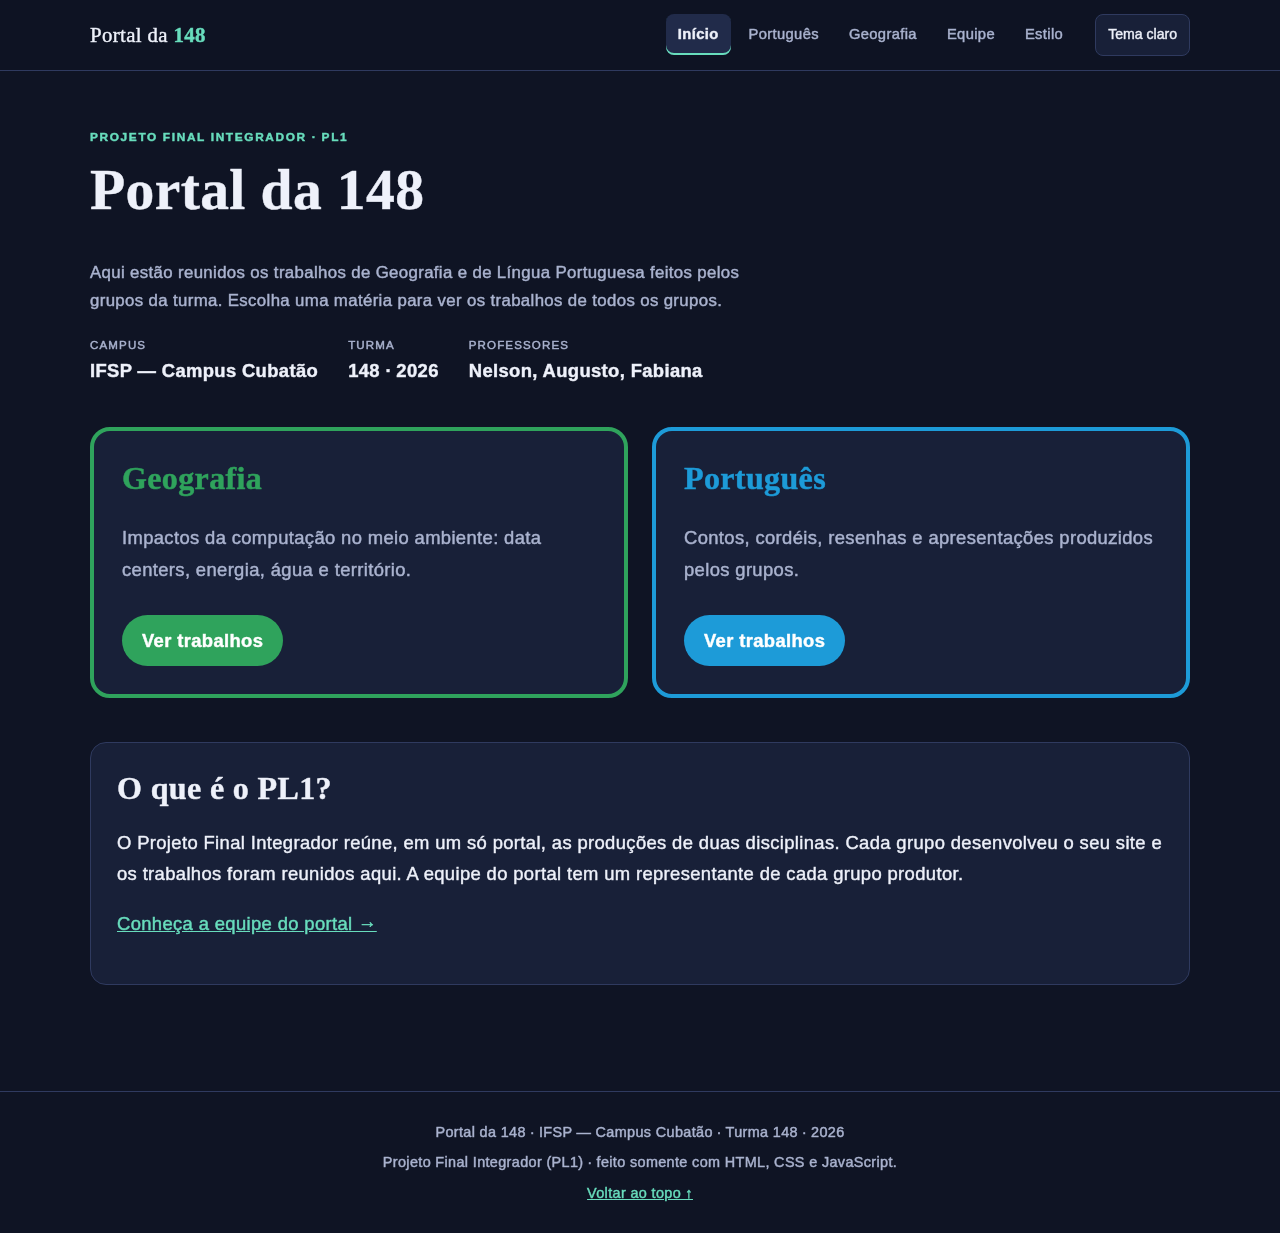
==== index.html @ 59fd306a "portal 1.0" ====
<!DOCTYPE html>
<html lang="pt-BR">
<head>
  <meta charset="UTF-8">
  <meta name="viewport" content="width=device-width, initial-scale=1">
  <title>Portal da 148 | IFSP Cubatão</title>
  <meta name="description" content="Portal da turma 148 do IFSP Cubatão com os trabalhos de Geografia e Língua Portuguesa.">
  <link rel="icon" type="image/png" href="img/favicon.png">
  <link rel="preconnect" href="https://fonts.googleapis.com">
  <link rel="preconnect" href="https://fonts.gstatic.com" crossorigin>
  <link rel="preconnect" href="https://fonts.googleapis.com">
  <link rel="preconnect" href="https://fonts.gstatic.com" crossorigin>
  <link href="https://fonts.googleapis.com/css2?family=Poiret+One&display=swap" rel="stylesheet">
  <link rel="stylesheet" href="css/style.css">
</head>
<body data-page="inicio" id="topo">
  <a class="skip-link" href="#conteudo">Pular para o conteúdo</a>
  <header class="site-header">
    <a class="marca" href="index.html">Portal da <strong>148</strong></a>
    <button id="menu-toggle" class="menu-toggle" type="button" aria-expanded="false" aria-controls="menu-principal" aria-label="Abrir menu">☰</button>
    <nav id="menu-principal" class="menu" aria-label="Menu principal"></nav>
    <button id="theme-toggle" class="botao-tema" type="button" aria-pressed="false">Tema claro</button>
  </header>
  <main id="conteudo">
    <section class="hero">
      <p class="eyebrow">Projeto Final Integrador · PL1</p>
      <h1>Portal da 148</h1>
      <p class="hero-texto">Aqui estão reunidos os trabalhos de Geografia e de Língua Portuguesa feitos pelos grupos da turma. Escolha uma matéria para ver os trabalhos de todos os grupos.</p>
      <dl class="info-turma" id="info-turma"></dl>
    </section>

    <section class="materias" aria-label="Escolha uma matéria">
      <a class="materia-card materia-geo" data-materia="geografia" href="geografia.html">
        <h2>Geografia</h2>
        <p>Impactos da computação no meio ambiente: data centers, energia, água e território.</p>
        <span class="materia-qtd"></span>
        <span class="botao">Ver trabalhos</span>
      </a>
      <a class="materia-card materia-pt" data-materia="portugues" href="portugues.html">
        <h2>Português</h2>
        <p>Contos, cordéis, resenhas e apresentações produzidos pelos grupos.</p>
        <span class="materia-qtd"></span>
        <span class="botao">Ver trabalhos</span>
      </a>
    </section>

    <section class="bloco" aria-labelledby="t-pl1">
      <h2 id="t-pl1">O que é o PL1?</h2>
      <p>O Projeto Final Integrador reúne, em um só portal, as produções de duas disciplinas. Cada grupo desenvolveu o seu site e os trabalhos foram reunidos aqui. A equipe do portal tem um representante de cada grupo produtor.</p>
      <p><a href="equipe.html">Conheça a equipe do portal →</a></p>
    </section>

    <section class="bloco" id="video-inicio" hidden aria-labelledby="t-video">
      <h2 id="t-video">Vídeo de apresentação</h2>
      <div class="video-frame"></div>
    </section>

    <section class="bloco qr-box" aria-labelledby="t-qr">
      <h2 id="t-qr">Acesse pelo celular</h2>
      <p>Aponte a câmera para o QR Code e abra o portal.</p>
      <img src="img/qrcode.png" alt="QR Code com o link do portal" width="180" height="180" onerror="this.closest('.qr-box').hidden=true">
    </section>
  </main>
  <footer class="site-footer">
    <p id="rodape-info">Portal da 148</p>
    <p>Projeto Final Integrador (PL1) · feito somente com HTML, CSS e JavaScript.</p>
    <a href="#topo">Voltar ao topo ↑</a>
  </footer>
  <button id="voltar-topo" class="voltar-topo" type="button" aria-label="Voltar ao topo" hidden>↑</button>
  <script src="js/config.js"></script>
  <script src="js/main.js"></script>
</body>
</html>
---- css/style.css ----
@charset "UTF-8";

/* =====================================================
   PORTAL DA 148 — estilos
   Cores em variáveis no :root; o tema claro troca os valores.
===================================================== */

:root {
  --bg: #0f1424;
  --surface: #182038;
  --surface-2: #212b4a;
  --text: #eef1fa;
  --muted: #aab3cf;
  --primary: #68ddbd;
  --on-primary: #0f1424;
  --line: #2f3a5f;
  --cor-1: #6d5bd0;
  --cor-2: #d9822b;
  --cor-3: #e6b800;
  --cor-4: #2f9e8f;
  --cor-5: #000080;
  --cor-6: #3d85d8;
  --cor-7: #005957;
  --cor-8: #a05bb8;
  --verde: #2fa35c;
  --azul: #1d9bd8;
  --largura: 1100px;
  --sans: Inter, "Segoe UI", Arial, sans-serif;
  --display: "Poiret One", cursive;
  --serif: Georgia, "Times New Roman", serif;
}

:root[data-theme="claro"] {
  --bg: #f4f6fc;
  --surface: #ffffff;
  --surface-2: #e9edf8;
  --text: #182038;
  --muted: #53607f;
  --primary: #91715b;
  --on-primary: #ffffff;
  --line: #ccd3e8;
}

.nome-site {
    margin: -6px 0 14px;
    color: var(--muted);
    font-size: 1rem;
    font-style: italic;
}

* { box-sizing: border-box; }
html { scroll-behavior: smooth; scroll-padding-top: 90px; }
body { margin: 0; background: var(--bg); color: var(--text); font-family: var(--sans); line-height: 1.7; }
img { max-width: 100%; display: block; }
a { color: var(--primary); }
a:hover { color: var(--text); }
h1, h2, h3 { font-family: var(--serif); font-weight: 700; line-height: 1.2; margin: 0 0 .6em; }
h1 { font-size: clamp(2.2rem, 6vw, 3.6rem); }
h2 { font-size: clamp(1.5rem, 3.4vw, 2rem); }
h3 { font-size: 1.2rem; }
p { margin: 0 0 1em; }
:focus-visible { outline: 3px solid var(--primary); outline-offset: 3px; }

.skip-link { position: absolute; left: 12px; top: -60px; background: var(--primary); color: var(--on-primary); padding: 10px 16px; border-radius: 8px; z-index: 100; }
.skip-link:focus { top: 12px; }

/* ---------- Cabeçalho e rodapé ---------- */
.site-header { position: sticky; top: 0; z-index: 20; display: flex; align-items: center; gap: 20px; padding: 14px max(16px, calc((100% - var(--largura)) / 2)); background: color-mix(in srgb, var(--bg) 92%, transparent); backdrop-filter: blur(8px); border-bottom: 1px solid var(--line); }
.marca { font-family: var(--serif); font-size: 1.3rem; color: var(--text); text-decoration: none; margin-right: auto; }
.marca strong { color: var(--primary); }
.menu { display: flex; gap: 6px; }
.menu a { color: var(--muted); text-decoration: none; padding: 8px 12px; border-radius: 8px; font-size: .92rem; }
.menu a:hover { background: var(--surface-2); color: var(--text); }
.menu a[aria-current="page"] { background: var(--surface-2); color: var(--text); font-weight: 600; box-shadow: inset 0 -2px 0 var(--primary); }
.menu-toggle, .botao-tema { border: 1px solid var(--line); background: var(--surface); color: var(--text); border-radius: 8px; padding: 8px 12px; font: inherit; font-size: .88rem; cursor: pointer; }
.botao-tema:hover, .menu-toggle:hover { background: var(--surface-2); }
.menu-toggle { display: none; }

main { width: min(var(--largura), calc(100% - 32px)); margin: 0 auto; padding: 36px 0 70px; min-height: 70vh; }
.site-footer { border-top: 1px solid var(--line); padding: 28px 16px; text-align: center; color: var(--muted); font-size: .9rem; }
.site-footer p { margin: 0 0 6px; }

.voltar-topo { position: fixed; right: 18px; bottom: 18px; width: 46px; height: 46px; border-radius: 50%; border: 0; background: var(--primary); color: var(--on-primary); font-size: 1.3rem; cursor: pointer; box-shadow: 0 6px 20px rgba(0,0,0,.35); z-index: 30; }
.voltar-topo[hidden] { display: none; }

/* ---------- Botões e selos ---------- */
.botao { display: inline-block; background: var(--primary); color: var(--on-primary); padding: 10px 20px; border-radius: 999px; font-weight: 600; text-decoration: none; }
.botao:hover { color: var(--on-primary); filter: brightness(1.1); }
.eyebrow, .categoria { color: var(--primary); font-size: .74rem; font-weight: 700; letter-spacing: .14em; text-transform: uppercase; margin: 0 0 8px; }
.selo-grupo { display: inline-block; background: var(--cor-grupo, var(--cor-1)); color: #fff; padding: 2px 12px; border-radius: 999px; font-size: .78rem; font-weight: 700; }

/* ---------- Início ---------- */
.hero, .topo-pagina { padding: 20px 0 30px; }
.hero-texto { max-width: 680px; color: var(--muted); font-size: 1.05rem; }
.info-turma { display: flex; flex-wrap: wrap; gap: 12px 30px; margin: 20px 0 0; }
.info-turma dt, .detalhe-meta dt { color: var(--muted); font-size: .72rem; letter-spacing: .1em; text-transform: uppercase; }
.info-turma dd, .detalhe-meta dd { margin: 0; font-weight: 600; }

.materias { display: grid; grid-template-columns: 1fr 1fr; gap: 24px; margin: 10px 0 44px; }
.materia-card { display: flex; flex-direction: column; gap: 6px; min-height: 260px; padding: 28px; border: 4px solid var(--borda); border-radius: 20px; background: var(--surface); color: var(--text); text-decoration: none; transition: transform .2s ease, box-shadow .2s ease; }
.materia-card:hover { transform: translateY(-4px); box-shadow: 0 14px 34px rgba(0,0,0,.28); color: var(--text); }
.materia-card[hidden] { display: none; }
.materia-geo { --borda: var(--verde); }
.materia-pt { --borda: var(--azul); }
.materia-card h2 { color: var(--borda); font-size: 2rem; }
.materia-card p { color: var(--muted); }
.materia-qtd { color: var(--muted); font-size: .88rem; margin-top: auto; }
.materia-card .botao { align-self: flex-start; background: var(--borda); color: #fff; }

.bloco { margin: 0 0 36px; padding: 26px; border: 1px solid var(--line); border-radius: 16px; background: var(--surface); }
.bloco[hidden] { display: none; }
.qr-box img { background: #fff; padding: 8px; border-radius: 12px; }

.video-frame { position: relative; aspect-ratio: 16 / 9; border-radius: 14px; overflow: hidden; background: #000; }
.video-frame iframe, .video-frame video { position: absolute; inset: 0; width: 100%; height: 100%; border: 0; }
.video-externo { position: absolute; inset: 0; display: flex; flex-direction: column; align-items: center; justify-content: center; gap: 8px; padding: 20px; text-align: center; background: var(--surface-2); color: var(--text); text-decoration: none; }
.video-externo span { font-size: 2.4rem; color: var(--primary); }

/* ---------- Listas de trabalhos ---------- */
.filtros { display: grid; grid-template-columns: 2fr 1fr 1fr; gap: 14px; margin-bottom: 14px; }
.filtros label { display: grid; gap: 6px; font-size: .85rem; color: var(--muted); }
.filtros input, .filtros select, .campo { width: 100%; padding: 11px 12px; border: 1px solid var(--line); border-radius: 10px; background: var(--surface); color: var(--text); font: inherit; }
.filtros select option { background: var(--surface); color: var(--text); }
.contador { color: var(--muted); font-size: .9rem; }

.cards { display: grid; grid-template-columns: repeat(auto-fill, minmax(280px, 1fr)); gap: 22px; }
.card { display: flex; flex-direction: column; overflow: hidden; border: 1px solid var(--line); border-top: 5px solid var(--cor-grupo, var(--cor-1)); border-radius: 16px; background: var(--surface); color: var(--text); text-decoration: none; transition: transform .2s ease, box-shadow .2s ease; }
.card:hover { transform: translateY(-4px); box-shadow: 0 14px 30px rgba(0,0,0,.28); color: var(--text); }
.card img { width: 100%; height: 190px; object-fit: cover; background: var(--surface-2); }
.card-corpo { display: flex; flex-direction: column; gap: 4px; padding: 18px; flex: 1; }
.card-corpo .categoria { margin: 6px 0 0; }
.card-corpo h3 { margin: 0 0 4px; }
.card-corpo p { color: var(--muted); font-size: .92rem; margin-bottom: 10px; }
.card-acao { margin-top: auto; color: var(--primary); font-weight: 600; font-size: .9rem; }
.vazio { padding: 30px; text-align: center; border: 1px dashed var(--line); border-radius: 16px; }
.vazio[hidden] { display: none; }

/* ---------- Cartões de grupos (páginas das matérias) ---------- */
.grupos { display: grid; grid-template-columns: repeat(auto-fill, minmax(280px, 1fr)); gap: 22px; }
.grupo-card { display: flex; flex-direction: column; gap: 6px; padding: 26px; border: 1px solid var(--line); border-top: 8px solid var(--cor-grupo, var(--cor-1)); border-radius: 18px; background: var(--surface); }
.grupo-card h2 { font-size: 1.7rem; margin-bottom: .3em; }
.integrantes-lista { list-style: none; margin: 0 0 20px; padding: 0; color: var(--muted); }
.integrantes-lista li { padding: 4px 0; border-bottom: 1px solid var(--line); }
.integrantes-lista li:last-child { border-bottom: 0; }
.grupo-card .botao { margin-top: auto; align-self: flex-start; background: var(--cor-grupo, var(--primary)); color: #fff; }
.so-leitor { position: absolute; width: 1px; height: 1px; overflow: hidden; clip: rect(0 0 0 0); white-space: nowrap; }

/* ---------- Detalhe do trabalho ---------- */
.detalhe { max-width: 820px; margin: 0 auto; }
.voltar { display: inline-block; margin-bottom: 20px; text-decoration: none; font-weight: 600; }
.detalhe-topo { padding-bottom: 14px; border-bottom: 3px solid var(--cor-grupo, var(--cor-1)); margin-bottom: 24px; }
.detalhe-resumo { color: var(--muted); font-size: 1.1rem; }
.detalhe-meta { display: flex; flex-wrap: wrap; gap: 12px 28px; margin: 18px 0 0; }
.capa { margin: 0 0 28px; }
.capa img { width: 100%; max-height: 460px; object-fit: cover; border-radius: 16px; }
figcaption { color: var(--muted); font-size: .85rem; margin-top: 8px; }
.credito { display: block; font-style: italic; }
.texto h2 { margin-top: 1.6em; }
.texto h3 { margin-top: 1.4em; color: var(--primary); }
.texto ul { padding-left: 1.3em; margin: 0 0 1em; }
.texto li { margin-bottom: .4em; }
.texto figure { margin: 24px 0; }
.texto figure img { border-radius: 12px; max-height: 480px; width: auto; margin: 0 auto; }
.texto figcaption { text-align: center; }
.texto blockquote { margin: 1.2em 0; padding: 14px 20px; border-left: 4px solid var(--primary); background: var(--surface); border-radius: 0 12px 12px 0; font-family: var(--serif); font-style: italic; }
.destaque { margin: 1.4em 0; padding: 18px 22px; border: 1px solid var(--line); border-left: 4px solid var(--primary); border-radius: 12px; background: var(--surface); }
.destaque strong { display: block; margin-bottom: 8px; color: var(--primary); }
.destaque p:last-child { margin-bottom: 0; }
.verso { white-space: pre-line; font-family: var(--serif); font-style: italic; padding-left: 14px; border-left: 3px solid var(--line); }
.detalhe-video, .detalhe-links { margin-top: 36px; }
.detalhe-links a { overflow-wrap: anywhere; }

/* ---------- Equipe ---------- */
.equipe { display: grid; grid-template-columns: repeat(auto-fill, minmax(260px, 1fr)); gap: 20px; }
.equipe-card { padding: 22px; border: 1px solid var(--line); border-top: 6px solid var(--cor-grupo, var(--cor-1)); border-radius: 16px; background: var(--surface); }
.equipe-card h2 { font-size: 1.4rem; margin-bottom: .3em; }
.equipe-card p { margin-bottom: .5em; font-size: .94rem; }
.equipe-links { display: flex; flex-wrap: wrap; gap: 8px 16px; }

/* ---------- Guia de estilo ---------- */
.amostras { display: grid; grid-template-columns: repeat(auto-fill, minmax(150px, 1fr)); gap: 14px; margin-bottom: 20px; }
.amostra { display: flex; flex-direction: column; justify-content: flex-end; min-height: 100px; padding: 12px; border: 1px solid var(--line); border-radius: 12px; background: var(--c); color: var(--text); font-size: .85rem; }
.exemplo { margin-bottom: .4em; }

/* ---------- Celular ---------- */
@media (max-width: 760px) {
  .menu-toggle { display: inline-block; }
  .menu { display: none; position: absolute; left: 0; right: 0; top: 100%; flex-direction: column; padding: 12px 16px; background: var(--bg); border-bottom: 1px solid var(--line); }
  .menu.is-open { display: flex; }
  .materias, .filtros { grid-template-columns: 1fr; }
  .materia-card { min-height: 0; }
}

@media (prefers-reduced-motion: reduce) {
  html { scroll-behavior: auto; }
  * { transition: none !important; }
}

.poiret-one-regular {
  font-family: "Poiret One", sans-serif;
  font-weight: 400;
  font-style: normal;
}

body {
  font-size: 1.15rem;              /* maior que o normal */
  letter-spacing: .02em;           /* respira mais */
  -webkit-text-stroke: .5px currentColor;  /* engrossa o traço */
}
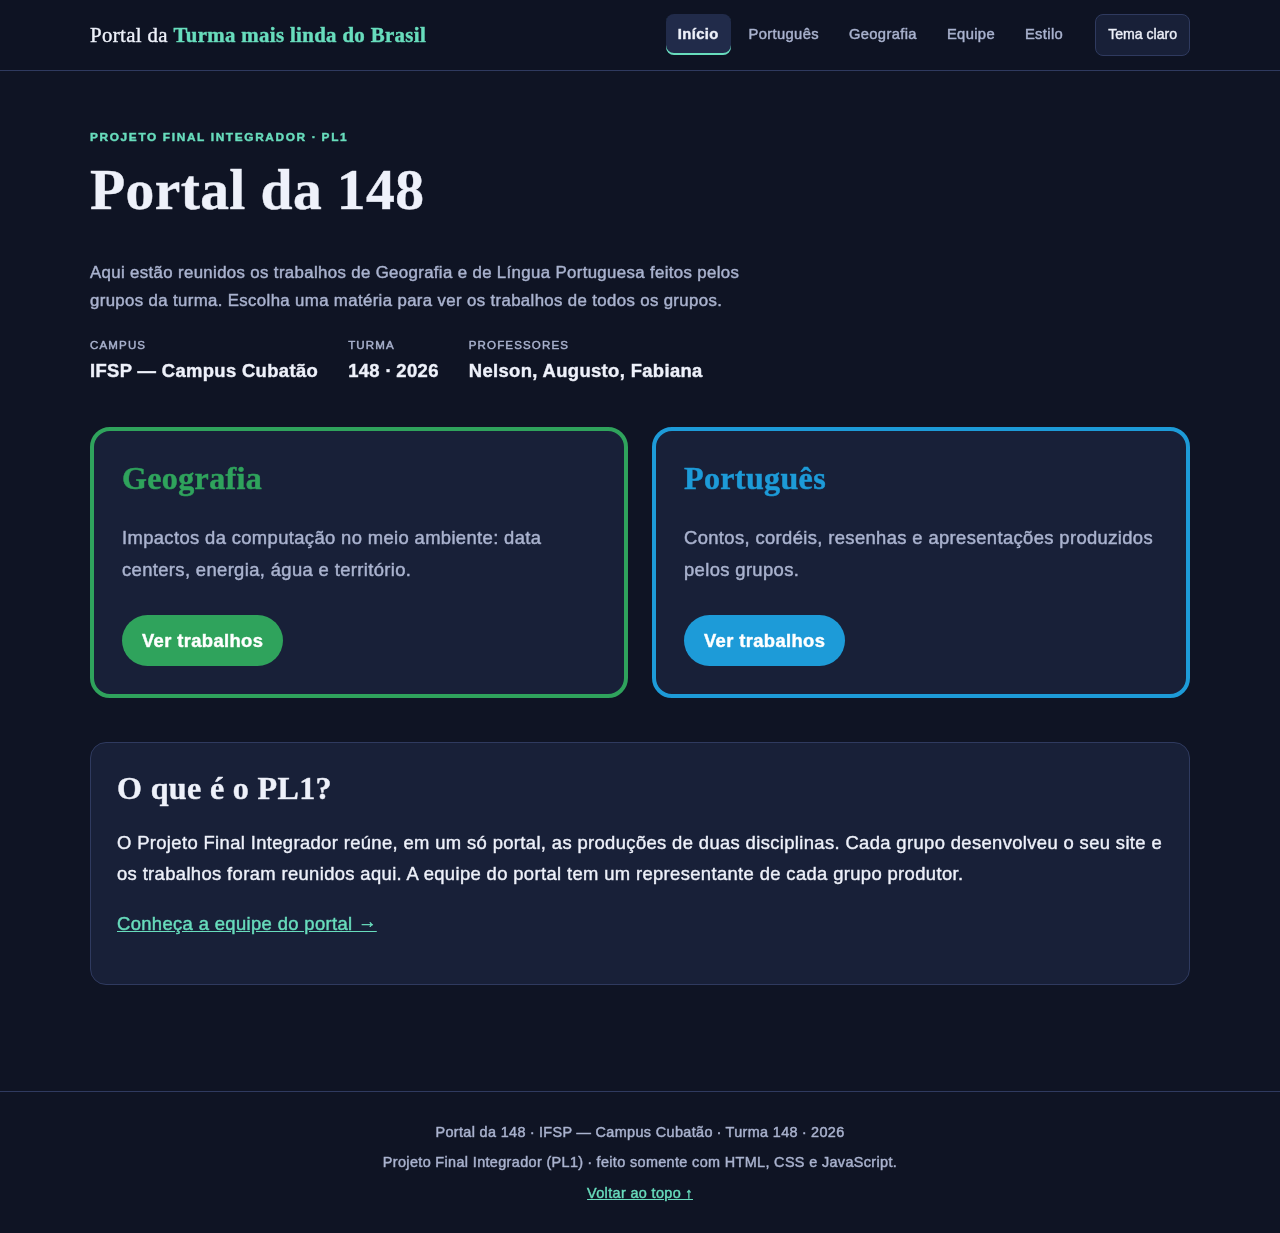
==== commit efea89c0: "Update site title in index.html mudei o titulo do body" ====
--- a/index.html
+++ b/index.html
@@ -16,7 +16,7 @@
 <body data-page="inicio" id="topo">
   <a class="skip-link" href="#conteudo">Pular para o conteúdo</a>
   <header class="site-header">
-    <a class="marca" href="index.html">Portal da <strong>148</strong></a>
+    <a class="marca" href="index.html">Portal da <strong>Turma mais linda do Brasil</strong></a>
     <button id="menu-toggle" class="menu-toggle" type="button" aria-expanded="false" aria-controls="menu-principal" aria-label="Abrir menu">☰</button>
     <nav id="menu-principal" class="menu" aria-label="Menu principal"></nav>
     <button id="theme-toggle" class="botao-tema" type="button" aria-pressed="false">Tema claro</button>
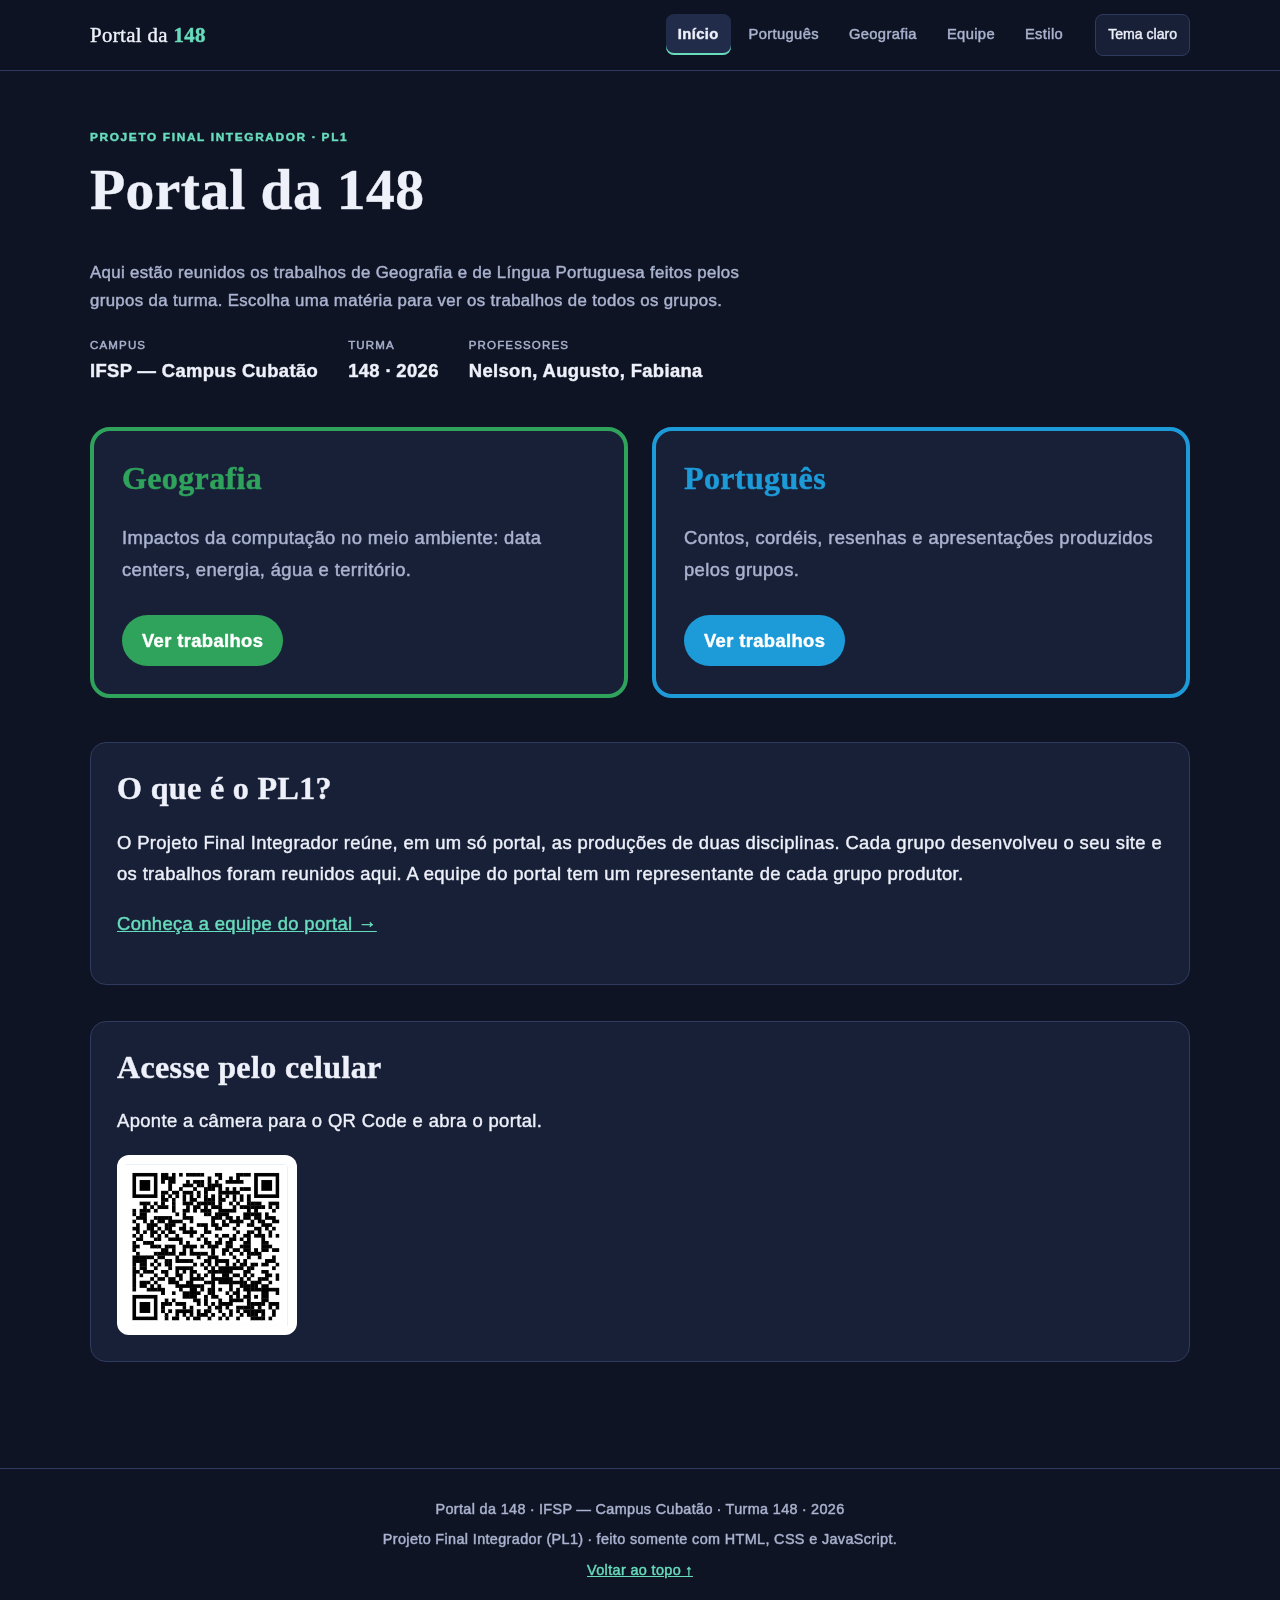
==== commit c47a8bec: "Readme.md p3" ====
--- a/index.html
+++ b/index.html
@@ -12,11 +12,15 @@
   <link rel="preconnect" href="https://fonts.gstatic.com" crossorigin>
   <link href="https://fonts.googleapis.com/css2?family=Poiret+One&display=swap" rel="stylesheet">
   <link rel="stylesheet" href="css/style.css">
+
+  <script src="js/config.js"defer></script>
+  <script src="js/main.js"defer></script>
+
 </head>
 <body data-page="inicio" id="topo">
   <a class="skip-link" href="#conteudo">Pular para o conteúdo</a>
   <header class="site-header">
-    <a class="marca" href="index.html">Portal da <strong>Turma mais linda do Brasil</strong></a>
+    <a class="marca" href="index.html">Portal da <strong>148</strong></a>
     <button id="menu-toggle" class="menu-toggle" type="button" aria-expanded="false" aria-controls="menu-principal" aria-label="Abrir menu">☰</button>
     <nav id="menu-principal" class="menu" aria-label="Menu principal"></nav>
     <button id="theme-toggle" class="botao-tema" type="button" aria-pressed="false">Tema claro</button>
@@ -67,7 +71,6 @@
     <a href="#topo">Voltar ao topo ↑</a>
   </footer>
   <button id="voltar-topo" class="voltar-topo" type="button" aria-label="Voltar ao topo" hidden>↑</button>
-  <script src="js/config.js"></script>
-  <script src="js/main.js"></script>
+
 </body>
 </html>
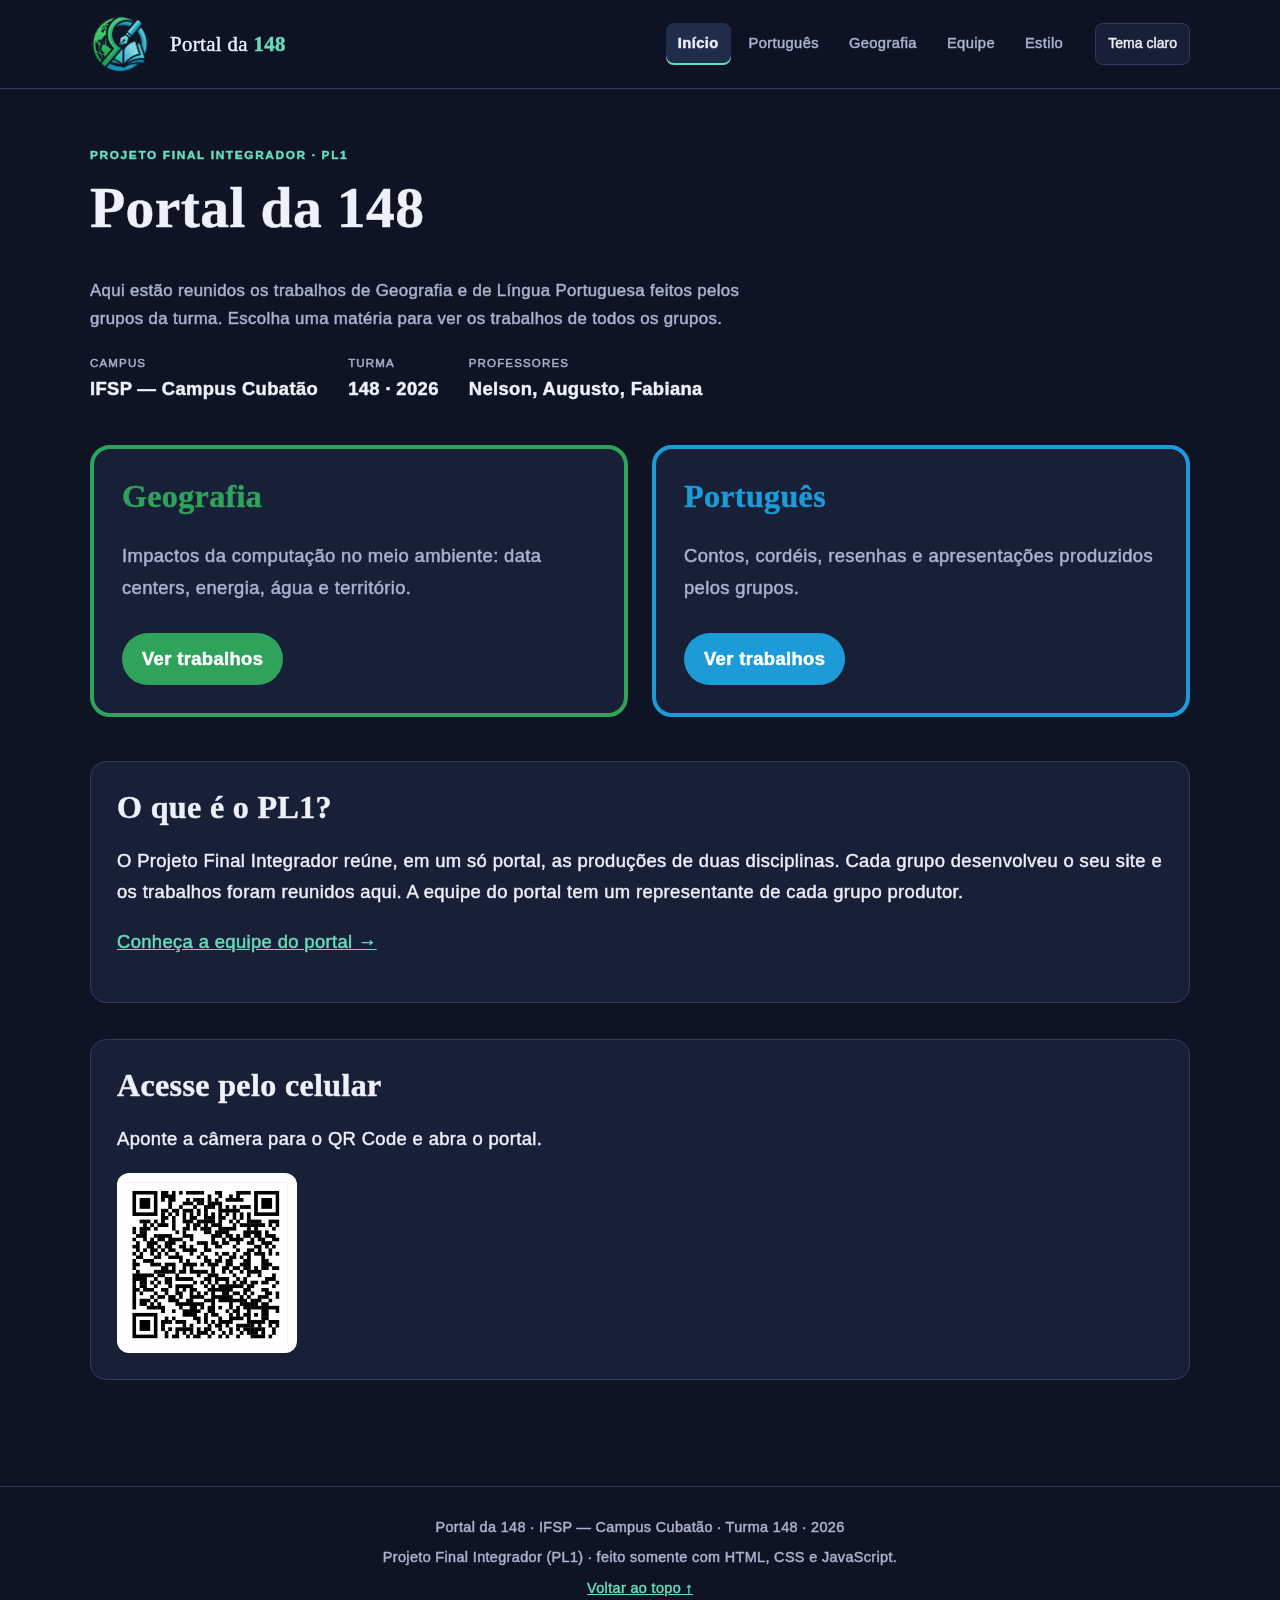
==== commit a00966d7: "Add files via upload" ====
--- a/index.html
+++ b/index.html
@@ -20,7 +20,11 @@
 <body data-page="inicio" id="topo">
   <a class="skip-link" href="#conteudo">Pular para o conteúdo</a>
   <header class="site-header">
-    <a class="marca" href="index.html">Portal da <strong>148</strong></a>
+
+<div class="logo_escuro"><img src="img/logoportal.png" alt=""></div>
+<div class="logo_claro"><img src="img/logoclaro.png" alt=""></div>
+
+    <a class="marca" href="index.html">  Portal da <strong>148</strong></a>
     <button id="menu-toggle" class="menu-toggle" type="button" aria-expanded="false" aria-controls="menu-principal" aria-label="Abrir menu">☰</button>
     <nav id="menu-principal" class="menu" aria-label="Menu principal"></nav>
     <button id="theme-toggle" class="botao-tema" type="button" aria-pressed="false">Tema claro</button>
--- a/css/style.css
+++ b/css/style.css
@@ -28,7 +28,11 @@
   --sans: Inter, "Segoe UI", Arial, sans-serif;
   --display: "Poiret One", cursive;
   --serif: Georgia, "Times New Roman", serif;
-}
+
+ 
+
+}
+
 
 :root[data-theme="claro"] {
   --bg: #f4f6fc;
@@ -39,6 +43,35 @@
   --primary: #91715b;
   --on-primary: #ffffff;
   --line: #ccd3e8;
+
+
+}
+
+/*logo*/
+.logo_escuro{display: block; 
+  
+  
+  height:auto ;
+  width: 60px;
+  
+  
+
+}
+.logo_claro{display: none;
+ height:auto ;
+  width: 60px;
+}
+
+
+/*quando for claro a logo muda*/
+:root[data-theme="claro"] .logo_escuro {
+  display: none;
+
+  
+}
+
+:root[data-theme="claro"] .logo_claro {
+  display: block;
 }
 
 .nome-site {
@@ -82,6 +115,9 @@
 
 .voltar-topo { position: fixed; right: 18px; bottom: 18px; width: 46px; height: 46px; border-radius: 50%; border: 0; background: var(--primary); color: var(--on-primary); font-size: 1.3rem; cursor: pointer; box-shadow: 0 6px 20px rgba(0,0,0,.35); z-index: 30; }
 .voltar-topo[hidden] { display: none; }
+
+
+
 
 /* ---------- Botões e selos ---------- */
 .botao { display: inline-block; background: var(--primary); color: var(--on-primary); padding: 10px 20px; border-radius: 999px; font-weight: 600; text-decoration: none; }
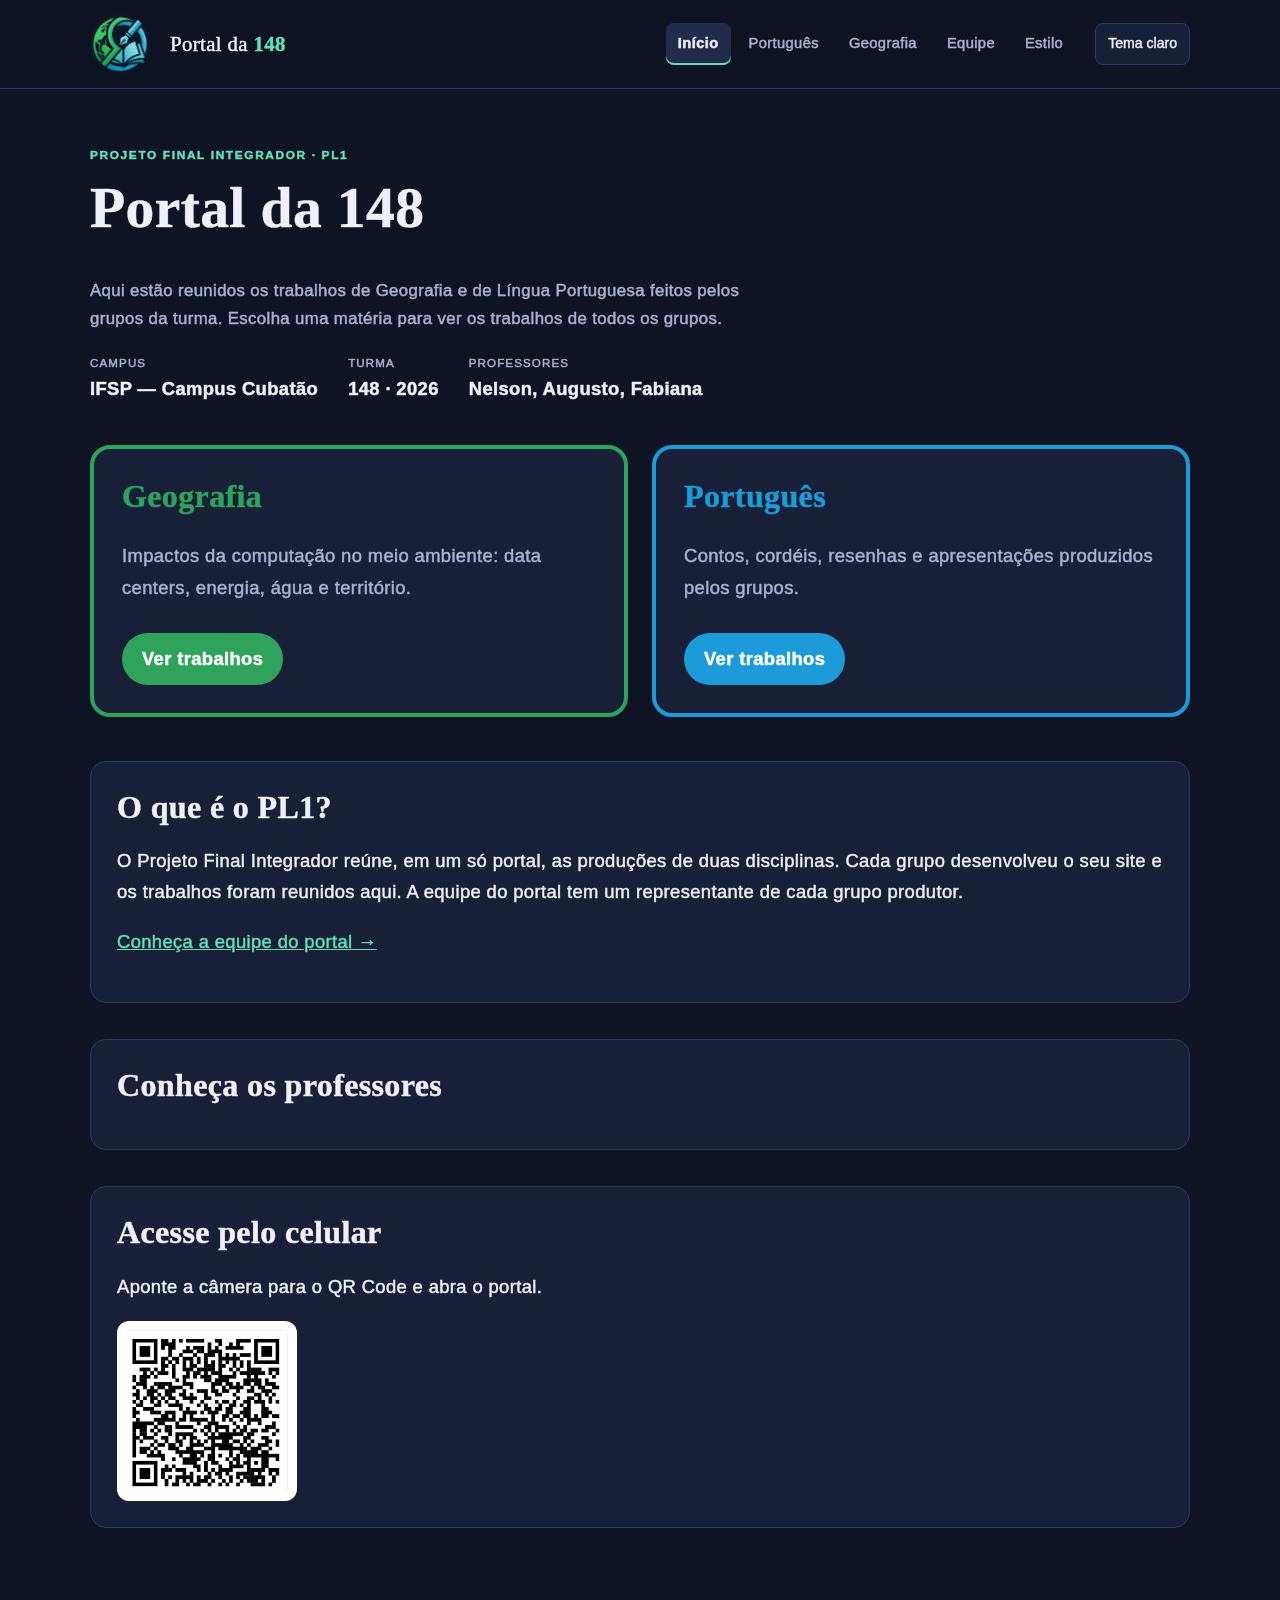
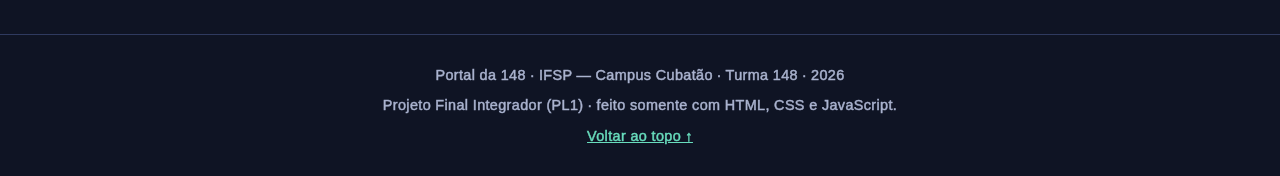
==== commit 69c70e00: "fotos" ====
--- a/index.html
+++ b/index.html
@@ -58,6 +58,11 @@
       <p><a href="equipe.html">Conheça a equipe do portal →</a></p>
     </section>
 
+    <section class="bloco" aria-labelledby="t-professores">
+      <h2 id="t-professores">Conheça os professores</h2>
+      <ul class="professores" id="lista-professores"></ul>
+    </section>
+
     <section class="bloco" id="video-inicio" hidden aria-labelledby="t-video">
       <h2 id="t-video">Vídeo de apresentação</h2>
       <div class="video-frame"></div>
--- a/css/style.css
+++ b/css/style.css
@@ -243,3 +243,10 @@
   letter-spacing: .02em;           /* respira mais */
   -webkit-text-stroke: .5px currentColor;  /* engrossa o traço */
 }
+/* ---------- Professores ---------- */
+.professores { list-style: none; margin: 18px 0 0; padding: 0; display: grid; grid-template-columns: repeat(auto-fit, minmax(170px, 1fr)); gap: 24px; }
+.professor { text-align: center; }
+.avatar { display: block; width: 110px; height: 110px; margin: 0 auto 12px; border-radius: 50%; object-fit: cover; border: 3px solid var(--primary); background: var(--surface-2); }
+.avatar-iniciais { display: flex; align-items: center; justify-content: center; font-family: var(--serif); font-size: 2rem; font-weight: 700; color: var(--on-primary); background: var(--primary); }
+.professor h3 { margin: 0 0 4px; }
+.professor p { margin: 0; color: var(--muted); }
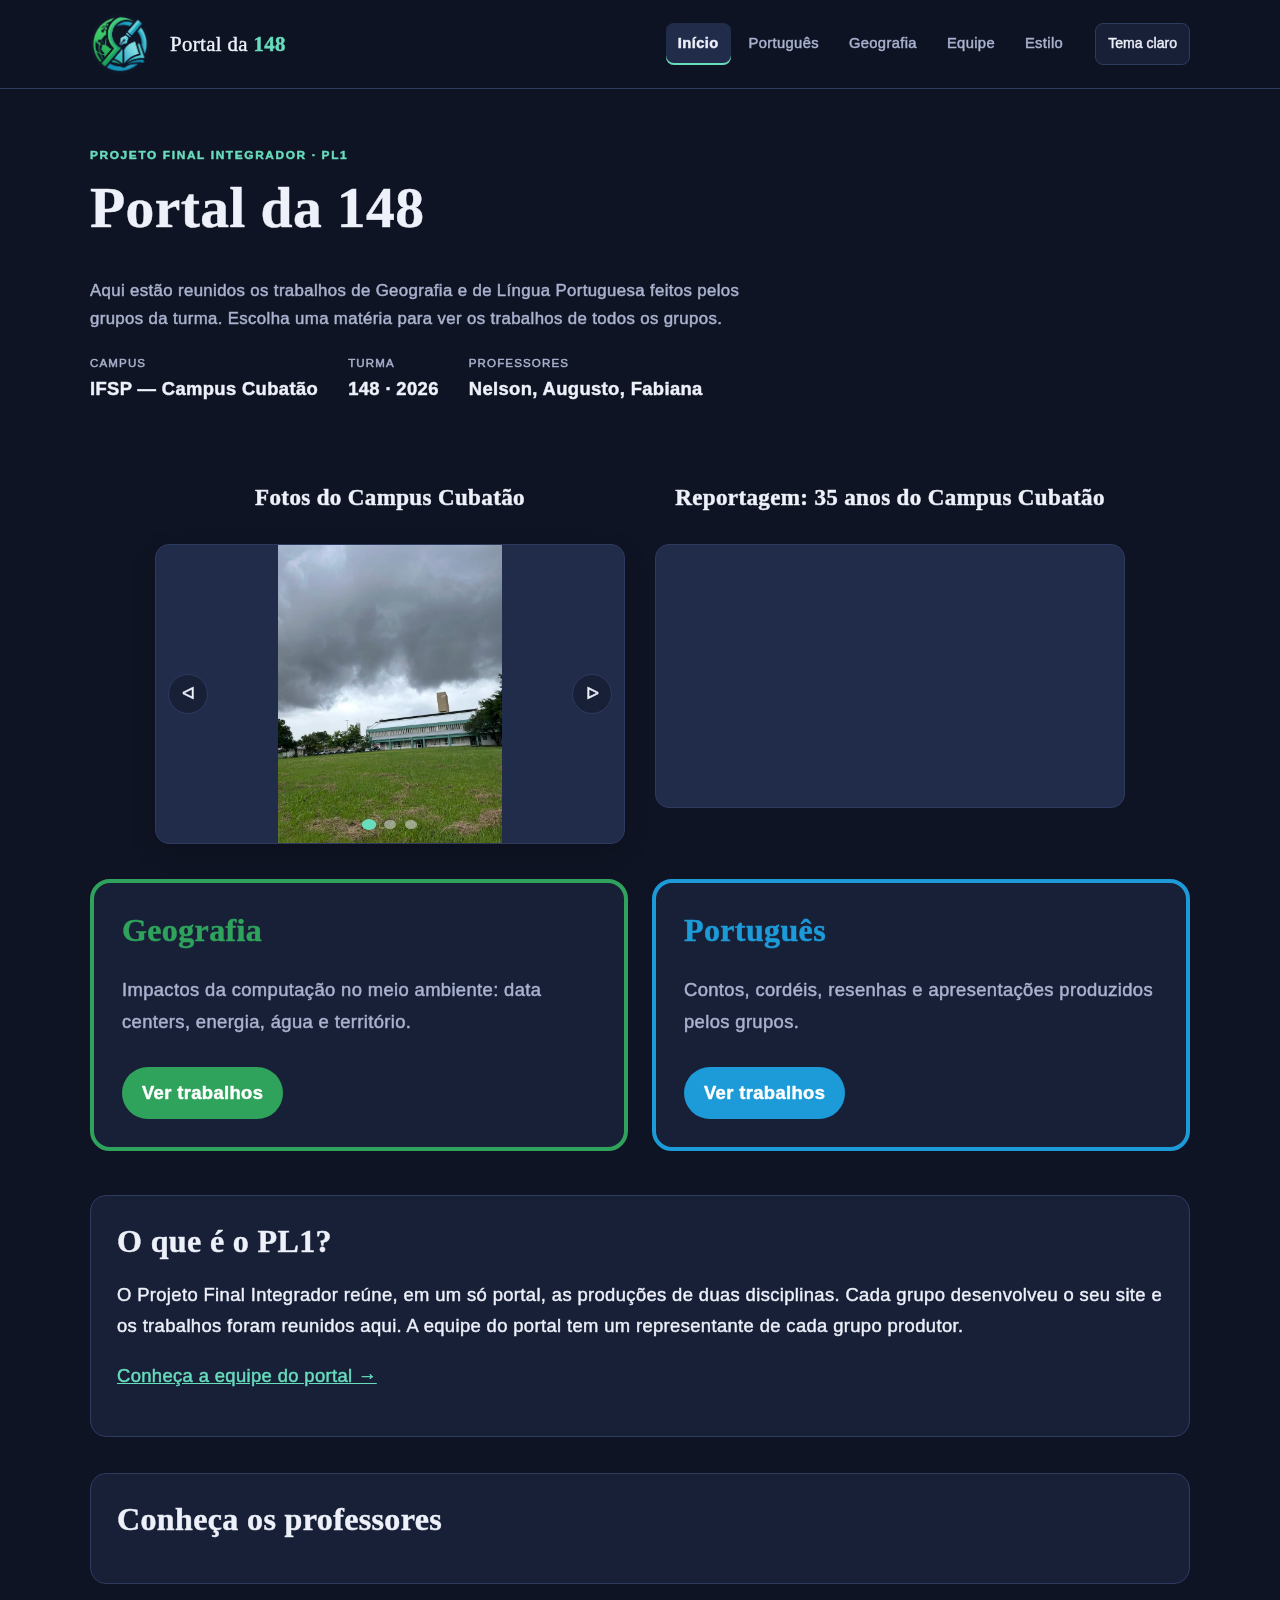
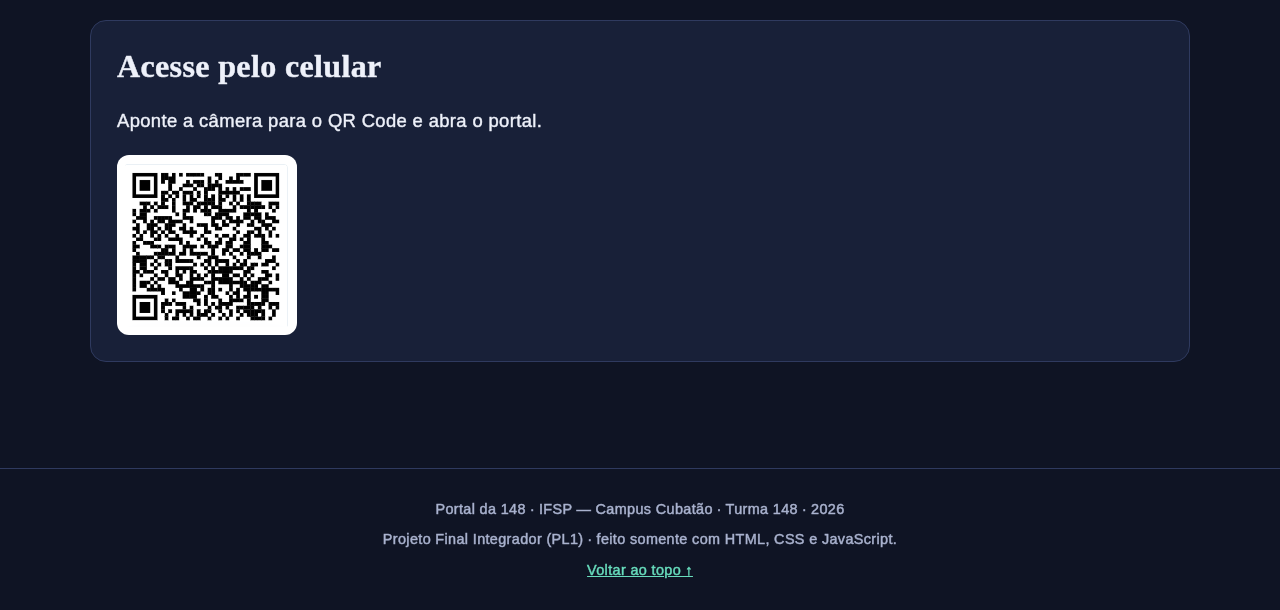
==== commit aa59284a: "Adiciona carrossel de fotos e vídeo do Campus Cubatão" ====
--- a/index.html
+++ b/index.html
@@ -36,6 +36,39 @@
       <p class="hero-texto">Aqui estão reunidos os trabalhos de Geografia e de Língua Portuguesa feitos pelos grupos da turma. Escolha uma matéria para ver os trabalhos de todos os grupos.</p>
       <dl class="info-turma" id="info-turma"></dl>
     </section>
+
+<!-- Carrossel com fotos do IFSP -->
+<section class="destaque-campus">
+
+     <div class="carrossel-campus">
+        <h2 class="titulo-destaque">Fotos do Campus Cubatão</h2>
+      <div class="carrossel-container">
+        <div class="carrossel-imagens">
+         
+            <img src="img/foto.carrossel/foto-ifsp_2.jpeg" alt="Estrutura do IFSP Campus Cubatão" class="ativa">
+            <img src="img/foto.carrossel/foto-ifsp_3.jpeg" alt="Espaços do IFSP Campus Cubatão">
+            <img src="img/foto.carrossel/foto-ifsp_4.jpeg" alt="Espaços do IFSP Campus Cubatão">
+        </div>
+
+        <button class="seta anterior" onclick="mudarImagem(-1)"> ᐊ</button>
+        <button class="seta proxima" onclick="mudarImagem(1)"> ᐅ</button>
+
+        <div class="indicadores">
+            <button class="ativo" onclick="mostrarImagem(0)"></button>
+            <button onclick="mostrarImagem(1)"></button>
+            <button onclick="mostrarImagem(2)"></button>
+             
+        </div>
+      </div>
+    </div>
+     <!-- VÍDEO DO YOUTUBE -->
+    <div class="video-campus">
+ <h2 class="titulo-destaque">Reportagem: 35 anos do Campus Cubatão</h2>
+       <iframe width="560" height="315" src="https://www.youtube.com/embed/vGdr_bD4XTI?si=PYQ4PBEwN6_oZCag" title="YouTube video player" 
+       frameborder="0" allow="accelerometer; autoplay; clipboard-write; encrypted-media; gyroscope; picture-in-picture; web-share"
+        referrerpolicy="strict-origin-when-cross-origin" allowfullscreen></iframe>
+    </div>
+</section>
 
     <section class="materias" aria-label="Escolha uma matéria">
       <a class="materia-card materia-geo" data-materia="geografia" href="geografia.html">
--- a/css/style.css
+++ b/css/style.css
@@ -243,10 +243,186 @@
   letter-spacing: .02em;           /* respira mais */
   -webkit-text-stroke: .5px currentColor;  /* engrossa o traço */
 }
+
 /* ---------- Professores ---------- */
 .professores { list-style: none; margin: 18px 0 0; padding: 0; display: grid; grid-template-columns: repeat(auto-fit, minmax(170px, 1fr)); gap: 24px; }
 .professor { text-align: center; }
 .avatar { display: block; width: 110px; height: 110px; margin: 0 auto 12px; border-radius: 50%; object-fit: cover; border: 3px solid var(--primary); background: var(--surface-2); }
 .avatar-iniciais { display: flex; align-items: center; justify-content: center; font-family: var(--serif); font-size: 2rem; font-weight: 700; color: var(--on-primary); background: var(--primary); }
 .professor h3 { margin: 0 0 4px; }
-.professor p { margin: 0; color: var(--muted); }+.professor p { margin: 0; color: var(--muted); }
+
+
+
+
+/* ---------- carrossel ---------- */
+
+.destaque-campus {
+    display: grid;
+    grid-template-columns: 1fr 1fr;
+    align-items: start;
+    gap: 30px;
+    max-width: 1000px;
+    margin: 35px auto;
+    padding: 0 15px;
+}
+
+/* TÍTULOS */
+
+.titulo-destaque {
+    font-family: var(--display);
+    font-size: 23px;
+    color: var(--text);
+    text-align: center;
+    margin-bottom: 18px;
+    min-height: 56px;
+    display: flex;
+    align-items: center;
+    justify-content: center;
+}
+
+/* CARROSSEL */
+
+.carrossel-campus {
+    width: 100%;
+    margin: 0;
+    padding: 0;
+}
+
+.carrossel-container {
+    position: relative;
+    width: 100%;
+    height: 300px;
+    overflow: hidden;
+    border-radius: 14px;
+    background: var(--surface-2);
+    border: 1px solid var(--line);
+    box-shadow: 0 8px 25px rgba(0, 0, 0, 0.18);
+}
+
+.carrossel-imagens {
+    width: 100%;
+    height: 100%;
+}
+
+.carrossel-imagens img {
+    display: none;
+    width: 100%;
+    height: 100%;
+    object-fit: contain;
+}
+
+.carrossel-imagens img.ativa {
+    display: block;
+}
+
+/* SETAS */
+
+.seta {
+    position: absolute;
+    top: 50%;
+    transform: translateY(-50%);
+    background: var(--surface);
+    color: var(--text);
+    border: 1px solid var(--line);
+    width: 40px;
+    height: 40px;
+    border-radius: 50%;
+    cursor: pointer;
+    font-size: 17px;
+    transition: 0.3s;
+}
+
+.seta:hover {
+    background: var(--primary);
+    color: var(--on-primary);
+}
+
+.seta.anterior {
+    left: 12px;
+}
+
+.seta.proxima {
+    right: 12px;
+}
+
+/* INDICADORES */
+
+.indicadores {
+    position: absolute;
+    bottom: 14px;
+    width: 100%;
+    display: flex;
+    justify-content: center;
+    gap: 9px;
+}
+
+.indicadores button {
+    width: 9px;
+    height: 9px;
+    border: none;
+    border-radius: 50%;
+    background: var(--text);
+    opacity: 0.5;
+    cursor: pointer;
+}
+
+.indicadores button.ativo {
+    background: var(--primary);
+    opacity: 1;
+    transform: scale(1.2);
+}
+
+/* TEMA CLARO */
+
+:root[data-theme="claro"] .carrossel-container {
+    background-color: #91715b;
+    border-color: #91715b;
+}
+
+/* VÍDEO */
+
+.video-campus {
+    width: 100%;
+    min-width: 0;
+}
+
+.video-campus iframe {
+    display: block;
+    width: 100%;
+    aspect-ratio: 16 / 9;
+    height: auto;
+    border: 1px solid var(--line);
+    border-radius: 14px;
+    background: var(--surface-2);
+}
+
+/* RESPONSIVIDADE */
+
+@media (max-width: 750px) {
+    .destaque-campus {
+        grid-template-columns: 1fr;
+        gap: 25px;
+    }
+
+    .carrossel-container {
+        height: 260px;
+    }
+
+    .titulo-destaque {
+        min-height: auto;
+    }
+}
+
+@media (max-width: 600px) {
+    .carrossel-container {
+        height: 220px;
+    }
+
+    .seta {
+        width: 34px;
+        height: 34px;
+        font-size: 14px;
+    }
+}
+
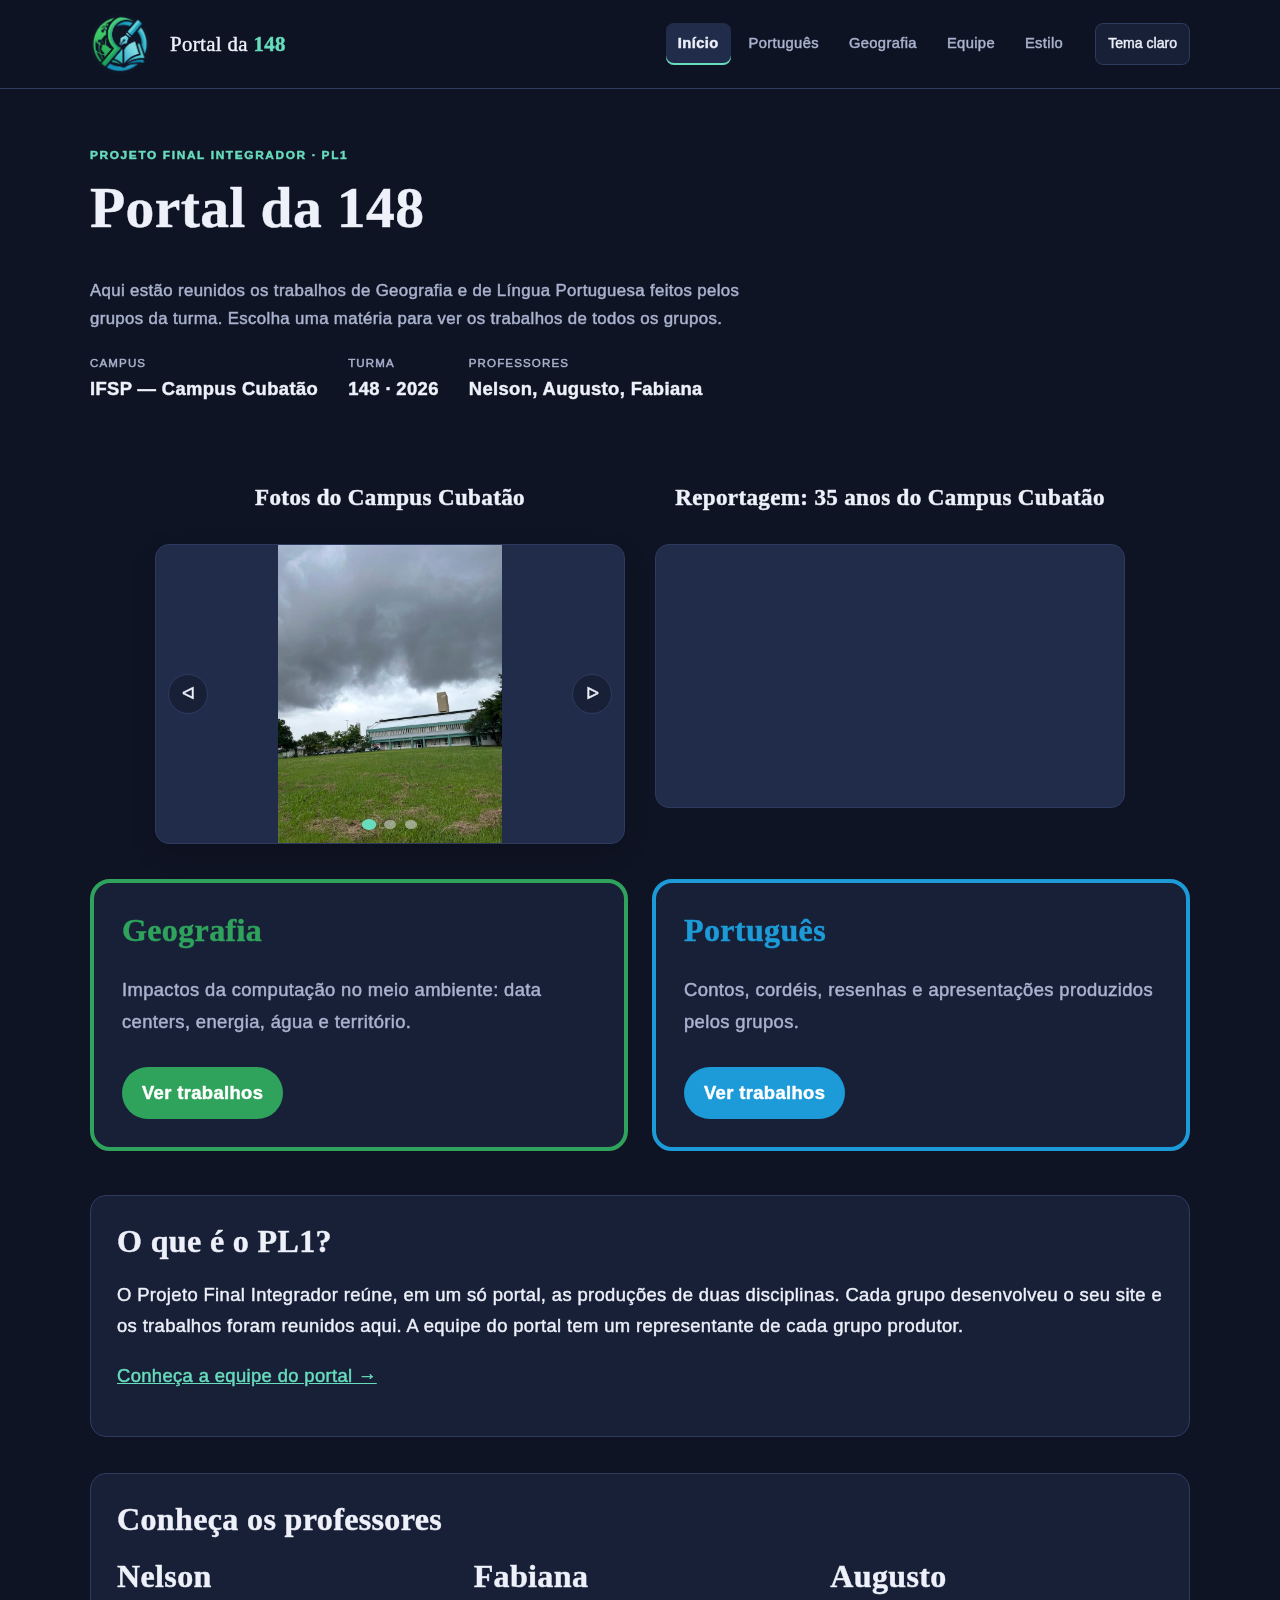
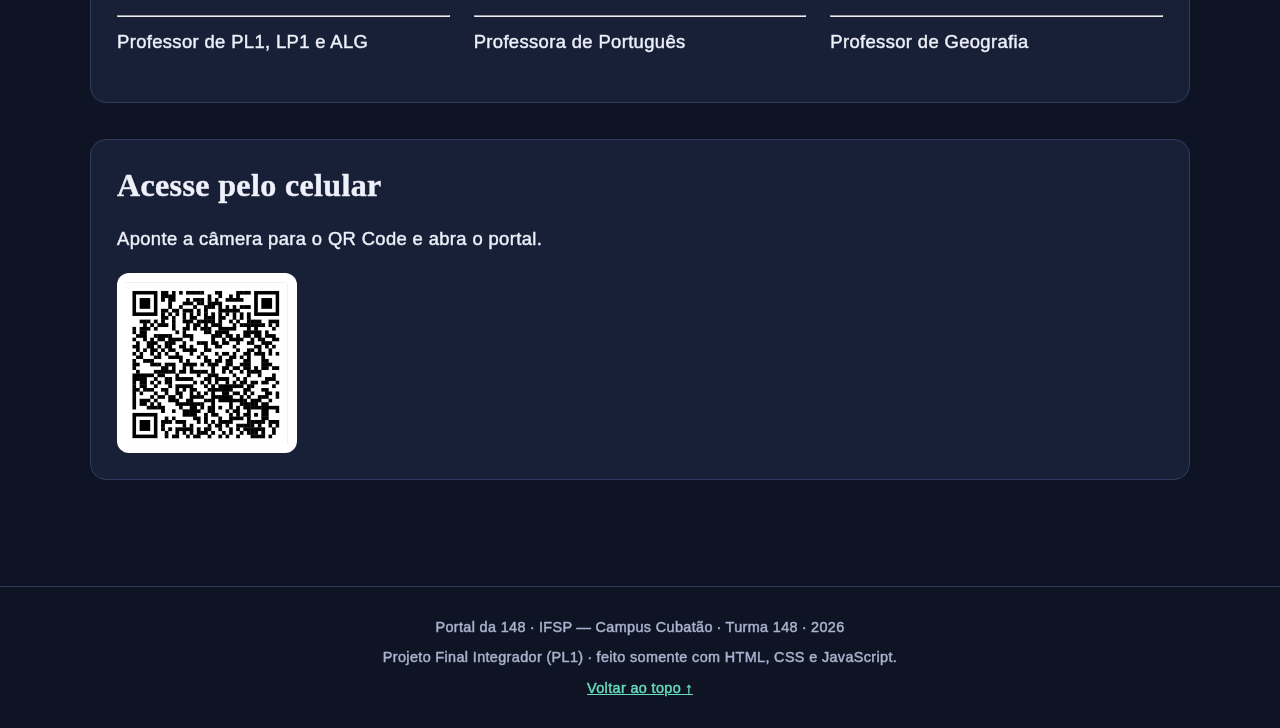
==== commit 802c7d68: "Add files via upload" ====
--- a/index.html
+++ b/index.html
@@ -93,7 +93,32 @@
 
     <section class="bloco" aria-labelledby="t-professores">
       <h2 id="t-professores">Conheça os professores</h2>
-      <ul class="professores" id="lista-professores"></ul>
+
+      <ul class="professores" id="lista-professores">
+<div class="card_prof">
+       <img src="img/professores/nelson.png" class="prof" alt="">
+
+       <h2>Nelson</h2>
+       <hr class="barra_prof">
+       <p class="prof_p">Professor de PL1, LP1 e ALG </p>
+       </div>
+
+       <div class="card_prof">
+       <img src="img/professores/fabiana.png" class="prof" alt="">
+        <h2>Fabiana</h2>
+        <hr class="barra_prof">
+        <p>Professora de Português</p>
+
+       </div>
+
+       <div class="card_prof">
+       <img src="img/professores/augusto.png" class="prof" alt="">
+        <h2>Augusto</h2>
+        <hr class="barra_prof">
+        <p>Professor de Geografia</p>
+
+       </div>
+      </ul>
     </section>
 
     <section class="bloco" id="video-inicio" hidden aria-labelledby="t-video">
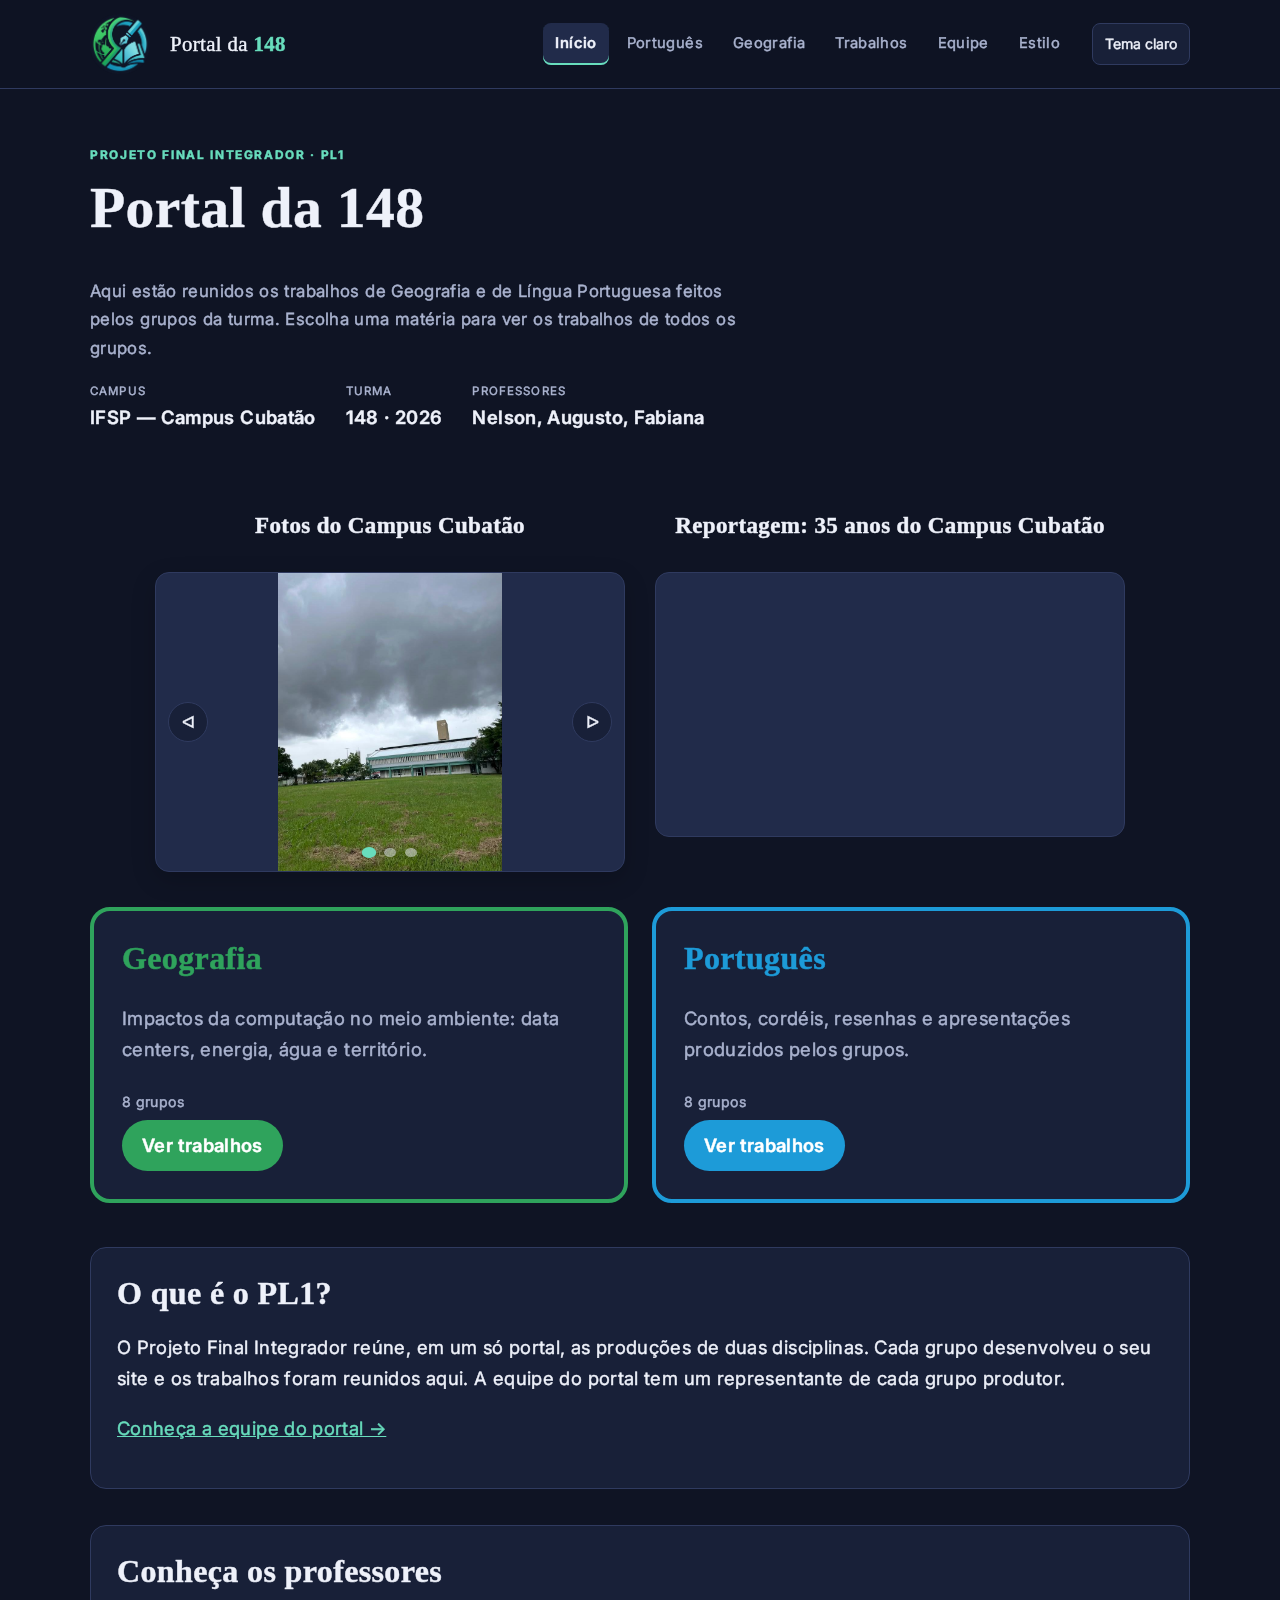
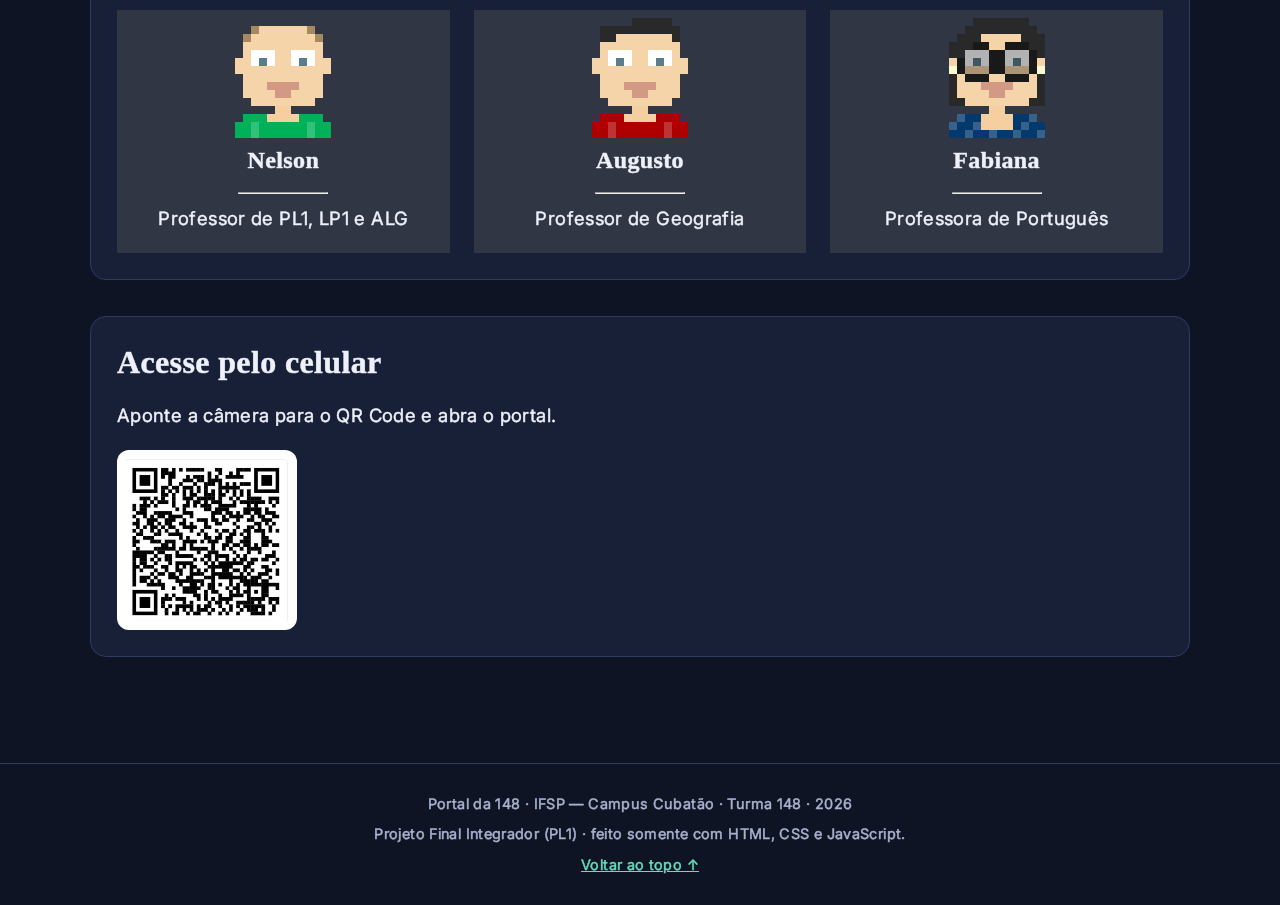
==== commit 0529ff28: "Atualiza portal com novas páginas e funcionalidades" ====
--- a/index.html
+++ b/index.html
@@ -8,9 +8,7 @@
   <link rel="icon" type="image/png" href="img/favicon.png">
   <link rel="preconnect" href="https://fonts.googleapis.com">
   <link rel="preconnect" href="https://fonts.gstatic.com" crossorigin>
-  <link rel="preconnect" href="https://fonts.googleapis.com">
-  <link rel="preconnect" href="https://fonts.gstatic.com" crossorigin>
-  <link href="https://fonts.googleapis.com/css2?family=Poiret+One&display=swap" rel="stylesheet">
+  <link href="https://fonts.googleapis.com/css2?family=Inter:wght@400;600;700&display=swap" rel="stylesheet">
   <link rel="stylesheet" href="css/style.css">
 
   <script src="js/config.js"defer></script>
@@ -94,31 +92,7 @@
     <section class="bloco" aria-labelledby="t-professores">
       <h2 id="t-professores">Conheça os professores</h2>
 
-      <ul class="professores" id="lista-professores">
-<div class="card_prof">
-       <img src="img/professores/nelson.png" class="prof" alt="">
-
-       <h2>Nelson</h2>
-       <hr class="barra_prof">
-       <p class="prof_p">Professor de PL1, LP1 e ALG </p>
-       </div>
-
-       <div class="card_prof">
-       <img src="img/professores/fabiana.png" class="prof" alt="">
-        <h2>Fabiana</h2>
-        <hr class="barra_prof">
-        <p>Professora de Português</p>
-
-       </div>
-
-       <div class="card_prof">
-       <img src="img/professores/augusto.png" class="prof" alt="">
-        <h2>Augusto</h2>
-        <hr class="barra_prof">
-        <p>Professor de Geografia</p>
-
-       </div>
-      </ul>
+      <div class="professores" id="lista-professores"></div>
     </section>
 
     <section class="bloco" id="video-inicio" hidden aria-labelledby="t-video">
--- a/css/style.css
+++ b/css/style.css
@@ -26,7 +26,6 @@
   --azul: #1d9bd8;
   --largura: 1100px;
   --sans: Inter, "Segoe UI", Arial, sans-serif;
-  --display: "Poiret One", cursive;
   --serif: Georgia, "Times New Roman", serif;
 
  
@@ -232,12 +231,6 @@
   * { transition: none !important; }
 }
 
-.poiret-one-regular {
-  font-family: "Poiret One", sans-serif;
-  font-weight: 400;
-  font-style: normal;
-}
-
 body {
   font-size: 1.15rem;              /* maior que o normal */
   letter-spacing: .02em;           /* respira mais */
@@ -270,7 +263,7 @@
 /* TÍTULOS */
 
 .titulo-destaque {
-    font-family: var(--display);
+    font-family: var(--serif);
     font-size: 23px;
     color: var(--text);
     text-align: center;
@@ -426,3 +419,33 @@
     }
 }
 
+/*professores*/
+
+
+.prof_p{text-align: center;}
+.card_prof{
+
+   background-color: #313645;
+    
+
+    height: fit-content;
+    width: auto ; 
+    position: sticky;
+    align-items: center;
+    display: flex;
+    flex-direction: column;
+}
+:root[data-theme="claro"] .card_prof {
+    background-color: var(--surface-2);   
+}
+.barra_prof{width: 90px; height: auto;}
+
+/* ---------- Página Trabalhos: filtros e link do código ---------- */
+.filtros-sites { grid-template-columns: 2fr 1fr 1fr auto; align-items: end; }
+.botao-limpar { padding: 11px 18px; border: 1px solid var(--line); border-radius: 10px; background: var(--surface); color: var(--text); font: inherit; font-size: .9rem; font-weight: 600; cursor: pointer; }
+.botao-limpar:hover { background: var(--surface-2); }
+.link-codigo { display: inline-block; margin-top: 12px; font-size: .92rem; }
+@media (max-width: 760px) { .filtros-sites { grid-template-columns: 1fr; } }
+
+/* Nome do professor no cartão (título h3, com o tamanho dos títulos de cartão) */
+.card_prof h3 { margin: 8px 0 8px; font-size: 1.5rem; }
